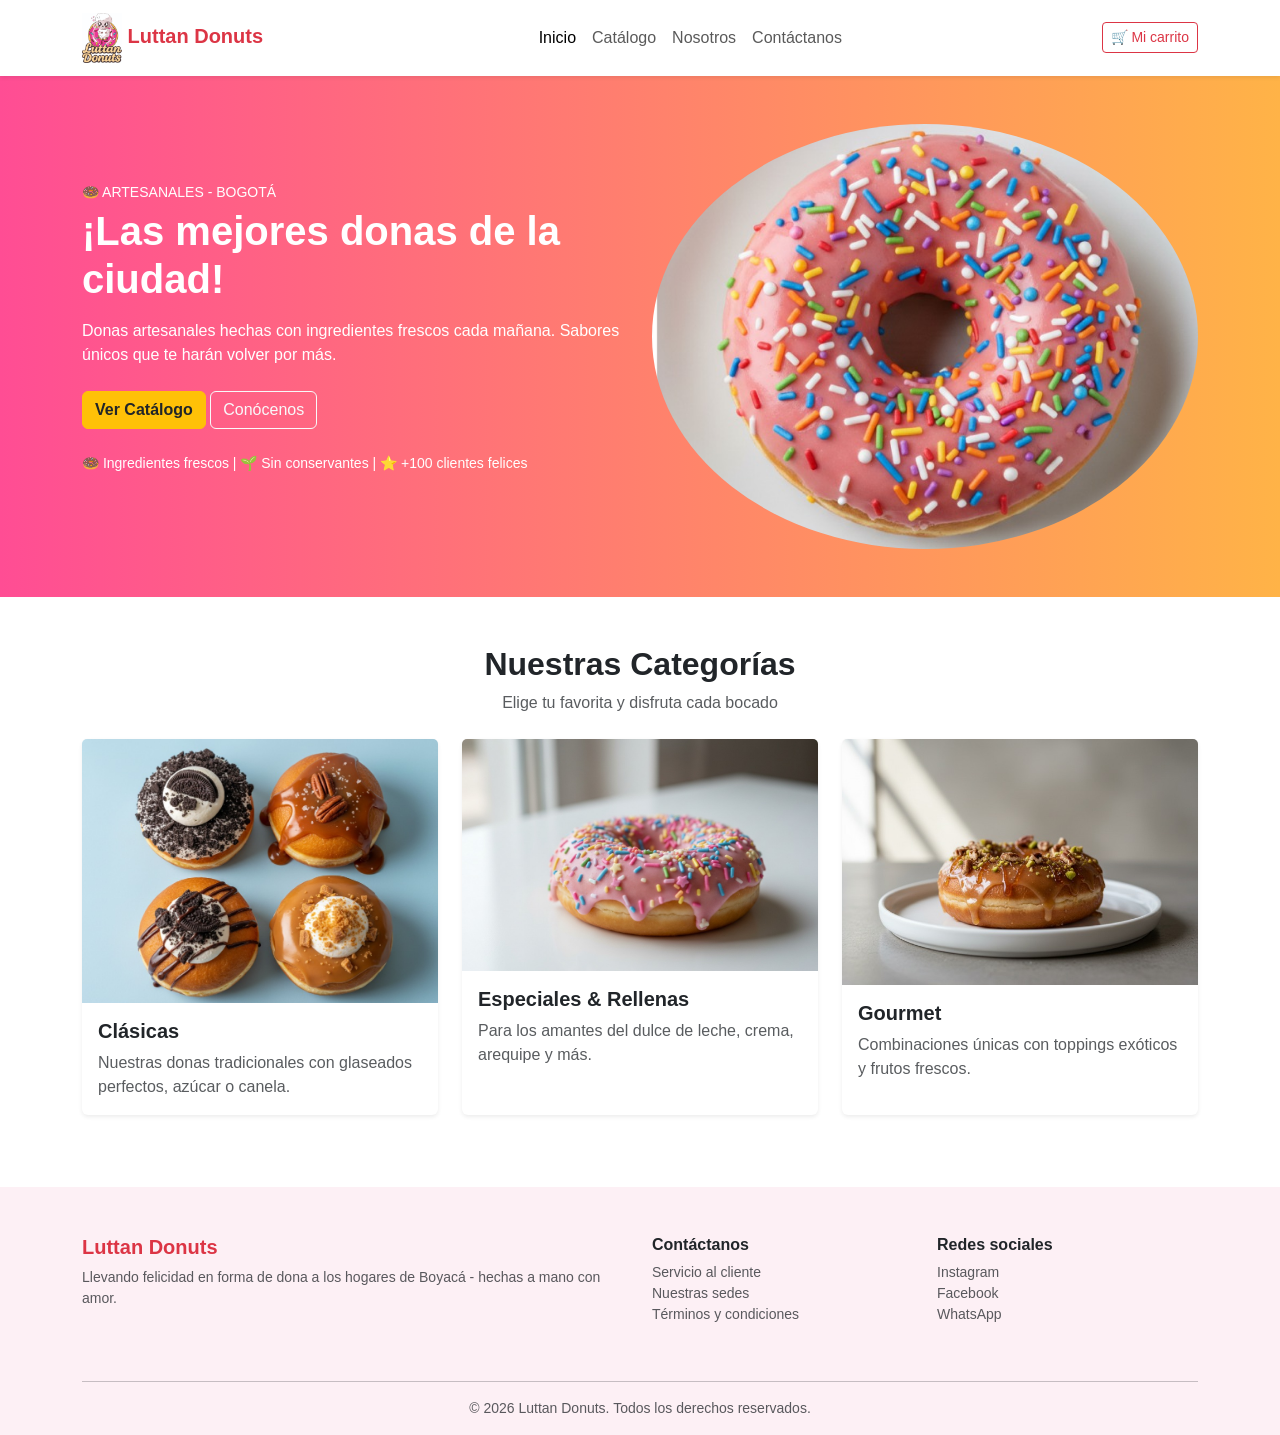
==== maquetaciom/Cliente/Inicio.html @ ce4608b1 "se agrego el html de inicio" ====
<!DOCTYPE html>
<html lang="es">
<head>
    <meta charset="UTF-8">
    <meta name="viewport" content="width=device-width, initial-scale=1.0">
    <title>Luttan Donuts - Inicio</title>
    <link href="https://cdn.jsdelivr.net/npm/bootstrap@5.3.8/dist/css/bootstrap.min.css" rel="stylesheet">
    <link rel="stylesheet" href="CSS/estilo.css">
</head>
<body>

    <!-- MENÚ -->
    <nav class="navbar navbar-expand-lg navbar-light bg-white shadow-sm">
        <div class="container">
            <a class="navbar-brand text-danger fw-bold" href="Inicio.html">
                <img src="img/luttan.jpeg" alt="Logo" width="40"> Luttan Donuts
            </a>
            <button class="navbar-toggler" type="button" data-bs-toggle="collapse" data-bs-target="#menu">
                <span class="navbar-toggler-icon"></span>
            </button>
            <div class="collapse navbar-collapse" id="menu">
                <ul class="navbar-nav mx-auto">
                    <li class="nav-item"><a class="nav-link active" href="Inicio.html">Inicio</a></li>
                    <li class="nav-item"><a class="nav-link" href="Catalogo.html">Catálogo</a></li>
                    <li class="nav-item"><a class="nav-link" href="Nosotros.html">Nosotros</a></li>
                    <li class="nav-item"><a class="nav-link" href="Contactanos.html">Contáctanos</a></li>
                </ul>
                <a href="Carrito.html" class="btn btn-outline-danger btn-sm">🛒 Mi carrito</a>
            </div>
        </div>
    </nav>

    <!-- PORTADA -->
    <section class="fondo-hero text-white p-5">
        <div class="container">
            <div class="row align-items-center">
                <div class="col-md-6">
                    <p class="small mb-1">🍩 ARTESANALES - BOGOTÁ</p>
                    <h1 class="fw-bold mb-3">¡Las mejores donas de la ciudad!</h1>
                    <p class="mb-4">Donas artesanales hechas con ingredientes frescos cada mañana. Sabores únicos que te harán volver por más.</p>
                    <a href="Catalogo.html" class="btn btn-warning fw-bold text-dark">Ver Catálogo</a>
                    <a href="Nosotros.html" class="btn btn-outline-light">Conócenos</a>
                    <p class="mt-4 small">🍩 Ingredientes frescos | 🌱 Sin conservantes | ⭐ +100 clientes felices</p>
                </div>
                <div class="col-md-6 text-center">
                    <img src="img/donaInicioPlato.jpeg" alt="Dona" class="img-fluid rounded-circle">
                </div>
            </div>
        </div>
    </section>

    <!-- CATEGORÍAS -->
    <section class="container mt-5 mb-5">
        <div class="text-center mb-4">
            <h2 class="fw-bold">Nuestras Categorías</h2>
            <p class="text-muted">Elige tu favorita y disfruta cada bocado</p>
        </div>

        <div class="row">
            <div class="col-md-4 mb-4">
                <div class="card h-100 border-0 shadow-sm">
                    <img src="img/UnoImgInicio.jpeg" class="card-img-top" alt="Clásicas">
                    <div class="card-body">
                        <h5 class="card-title fw-bold">Clásicas</h5>
                        <p class="card-text text-muted">Nuestras donas tradicionales con glaseados perfectos, azúcar o canela.</p>
                    </div>
                </div>
            </div>

            <div class="col-md-4 mb-4">
                <div class="card h-100 border-0 shadow-sm">
                    <img src="img/DosImgInicio.jpeg" class="card-img-top" alt="Especiales">
                    <div class="card-body">
                        <h5 class="card-title fw-bold">Especiales & Rellenas</h5>
                        <p class="card-text text-muted">Para los amantes del dulce de leche, crema, arequipe y más.</p>
                    </div>
                </div>
            </div>

            <div class="col-md-4 mb-4">
                <div class="card h-100 border-0 shadow-sm">
                    <img src="img/tresImgInicio.jpeg" class="card-img-top" alt="Gourmet">
                    <div class="card-body">
                        <h5 class="card-title fw-bold">Gourmet</h5>
                        <p class="card-text text-muted">Combinaciones únicas con toppings exóticos y frutos frescos.</p>
                    </div>
                </div>
            </div>
        </div>
    </section>

   
    <footer class="footer pt-5 pb-3">
        <div class="container">
            <div class="row">
                <div class="col-md-6 mb-4">
                    <h5 class="fw-bold text-danger">Luttan Donuts</h5>
                    <p class="small text-muted">Llevando felicidad en forma de dona a los hogares de Boyacá - hechas a mano con amor.</p>
                </div>
                <div class="col-md-3 mb-4">
                    <h6 class="fw-bold">Contáctanos</h6>
                    <ul class="list-unstyled small">
                        <li><a href="#" class="text-muted text-decoration-none">Servicio al cliente</a></li>
                        <li><a href="#" class="text-muted text-decoration-none">Nuestras sedes</a></li>
                        <li><a href="#" class="text-muted text-decoration-none">Términos y condiciones</a></li>
                    </ul>
                </div>
                <div class="col-md-3 mb-4">
                    <h6 class="fw-bold">Redes sociales</h6>
                    <ul class="list-unstyled small">
                        <li><a href="#" class="text-muted text-decoration-none">Instagram</a></li>
                        <li><a href="#" class="text-muted text-decoration-none">Facebook</a></li>
                        <li><a href="#" class="text-muted text-decoration-none">WhatsApp</a></li>
                    </ul>
                </div>
            </div>
            <hr>
            <p class="text-center text-muted small mb-0">© 2026 Luttan Donuts. Todos los derechos reservados.</p>
        </div>
    </footer>

    <script src="https://cdn.jsdelivr.net/npm/bootstrap@5.3.8/dist/js/bootstrap.bundle.min.js"></script>
</body>
</html>
---- maquetaciom/Cliente/CSS/estilo.css ----
/*misma letra para todoooo*/
body {
    font-family: Arial, sans-serif;
    
}/*inicio y catalogo*/
.fondo-hero {
    background: linear-gradient(to right, #ff4d94, #ffb347);
}

/* Círculo blanco donde va la dona */
.circulo-blanco {
    width: 300px;
    height: 300px;
    background-color: white;
    border-radius: 50%;
    display: flex;
    align-items: center;
    justify-content: center;
    padding: 20px;
}


.footer {
    background-color: #fdf0f5;
}


.fondo-titulo {
    background-color: #fdf2f8;

}

/*  NOSOTROS */

/* Encabezado con lo del degradado asi con varios  degradados de colores */
.hero-nosotros {
    background: linear-gradient(to right, #ff4d94, #ffb347);
    color: white;
    text-align: center;
    padding: 50px 20px;
}

.hero-nosotros h1 {
    font-size: 36px;
    font-weight: bold;
    margin-bottom: 10px;
}


.texto-pequeno {
    color: #ff4d94;
    font-weight: bold;
    font-size: 12px;
    letter-spacing: 1px;
    margin-bottom: 5px;
}

.titulo-historia {
    font-weight: bold;
    margin-bottom: 15px;
}

.texto-historia {
    color: #555;
    font-size: 15px;
    margin-bottom: 15px;
}

.imagen-nosotros {
    width: 100%;
    max-width: 350px;
    border-radius: 10px;
}

/*  Misión y Visión */
.caja-mision {
    background-color: #fce4ec;
    padding: 25px;
    border-radius: 10px;
    height: 100%;
}

.caja-vision {
    background-color: #fff3e0;
    padding: 25px;
    border-radius: 10px;
    height: 100%;
}

.icono {
    font-size: 24px;
    margin-bottom: 10px;
}

.titulo-mision {
    color: #d81b60;
    font-weight: bold;
    font-size: 20px;
    margin-bottom: 10px;
}

.titulo-vision {
    color: #f57c00;
    font-weight: bold;
    font-size: 20px;
    margin-bottom: 10px;
}


.footer {
    background-color: #fdf0f5;
}



/*Contactanos */



.linea-rosa {
    width: 60px;
    height: 4px;
    background-color: #ff4d94;
    margin-top: 10px;
    border-radius: 2px;
}


.tarjeta-sede {
    background-color: white;
    border-radius: 10px;
    box-shadow: 0 2px 8px rgba(0, 0, 0, 0.1);
    overflow: hidden;
    height: 100%;
}

.mapa {
    width: 100%;
    height: 180px;
    object-fit: cover;
}

.info-sede {
    padding: 20px;
}

.info-sede h3 {
    color: #d81b60;
    font-size: 20px;
    font-weight: bold;
    margin-bottom: 15px;
}

.info-sede p {
    font-size: 14px;
    color: #555;
    margin-bottom: 8px;
}


.fondo-contacto {
    background-color: #fce4ec;
}

.tarjeta-contacto {
    background-color: white;
    padding: 25px 15px;
    border-radius: 10px;
    box-shadow: 0 2px 5px rgba(0, 0, 0, 0.05);
    height: 100%;
}

.tarjeta-contacto h5 {
    font-size: 16px;
    color: #333;
    margin-bottom: 10px;
}

.numero {
    color: #ff4d94;
    font-weight: bold;
    font-size: 16px;
    margin-bottom: 5px;
}

.sede-texto {
    color: #888;
    font-size: 12px;
    margin-bottom: 0;
}


.botones-redes {
    display: flex;
    justify-content: center;
    gap: 10px;
    flex-wrap: wrap;
}

.btn-red {
    text-decoration: none;
    color: white;
    padding: 8px 20px;
    border-radius: 20px;
    font-size: 14px;
    font-weight: bold;
}

.instagram {
    background-color: #E1306C;
}

.messenger {
    background-color: #A334FA;
}

.facebook {
    background-color: #1877F2;
}

.whatsapp {
    background-color: #25D366;
}



/*Detalle producto*/


/* Contenedor general */
.detalle-container {
    margin-top: 20px;
    margin-bottom: 50px;
}




/* Imagen principal y chiquitas */
.imagen-principal {
    width: 100%;
    max-height: 400px;
    object-fit: cover;
    border-radius: 10px;
}

.miniaturas {
    display: flex;
    gap: 10px;
    margin-top: 10px;
}

.miniaturas img {
    width: 70px;
    height: 70px;
    object-fit: cover;
    border-radius: 8px;
}


.badge-producto {
    padding: 4px 12px;
    border-radius: 20px;
    font-size: 12px;
    font-weight: bold;
}

.badge-rosa {
    background-color: #fce4ec;
    color: #d81b60;
}

.badge-verde {
    background-color: #e8f5e9;
    color: #2e7d32;
}


.titulo-producto {
    font-style: italic;
    font-weight: bold;
    font-size: 32px;
    margin: 10px 0;
}

.rating {
    color: #ffb300;
    font-size: 18px;
}

.rating span {
    color: #888;
    font-size: 14px;
}


.caja-precio {
    background-color: #fce4ec;
    padding: 15px;
    border-radius: 10px;
    display: flex;
    justify-content: space-between;
    margin-top: 15px;
}

.precio {
    color: #d81b60;
    font-weight: bold;
    font-size: 24px;
    margin: 0;
}

.lista-ingredientes {
    list-style: disc;
    padding-left: 20px;
    color: #555;
}


.cantidad {
    display: flex;
    align-items: center;
    gap: 5px;
    margin-bottom: 15px;
}

.btn-cantidad {
    width: 30px;
    height: 30px;
    border: 1px solid #ddd;
    background: white;
    border-radius: 5px;
}

.input-cantidad {
    width: 40px;
    text-align: center;
    border: 1px solid #ddd;
    border-radius: 5px;
    height: 30px;
}

.cantidad small {
    color: #888;
    margin-left: 10px;
}


.btn-carrito,
.btn-comprar {
    width: 100%;
    padding: 12px;
    border: none;
    border-radius: 25px;
    font-weight: bold;
    margin-top: 10px;
}

.btn-carrito {
    background-color: #ff4d94;
    color: white;
}

.btn-comprar {
    background-color: #ffc107;
    color: black;
}


.footer-oscuro {
    background-color: #2c1b2e;
    color: white;
    padding: 40px 0 20px;
}

.footer-col h5,
.footer-col h6 {
    font-weight: bold;
}

.footer-col p,
.footer-links a {
    color: #ccc;
    font-size: 14px;
}

.footer-links {
    list-style: none;
    padding: 0;
}

.footer-links li {
    margin-bottom: 5px;
}

.footer-links a {
    text-decoration: none;
}

.footer-bottom {
    display: flex;
    justify-content: space-between;
    color: #ccc;
    font-size: 13px;
}

.footer-oscuro hr {
    border-color: #555;
}


/*CARRITOOOO*/



.migas {
    font-size: 14px;
    color: #888;
}

.titulo-carrito {
    font-weight: bold;
    font-size: 32px;
    margin-bottom: 5px;
}

.subtitulo-carrito {
    color: #555;
    margin-bottom: 25px;
}

.caja-carrito {
    background-color: white;
    border-radius: 10px;
    padding: 25px;
}


/* Cada producto */
.item-carrito {
    display: flex;
    justify-content: space-between;
    align-items: center;
    padding: 15px 0;
    flex-wrap: wrap;
    gap: 10px;
}



.item-carrito p {

    color: #d81b60;
    font-size: 13px;
    margin: 0;
}

.cantidad-item {
    display: flex;
    align-items: center;
    gap: 8px;
}

.cantidad-item button {
    width: 28px;
    height: 28px;
    border: 1px solid #ddd;
    background: white;
    border-radius: 5px;
}

.precio-item {
    font-weight: bold;
    min-width: 70px;
    text-align: right;
    color: #333;
}

/* Totales */
.totales {
    background-color: #fdf2f8;
    margin-top: 20px;
    padding-top: 15px;
    border-top: 1px solid #eee;
}

.fila {
    display: flex;
    padding: 6px 0;
    color: #555;
    font-size: 15px;
}

.total {
    background-color: #fdf2f8;
    font-weight: bold;
    font-size: 20px;
    color: #d81b60;
}

.seguir {
    display: inline-block;
    margin-top: 20px;
    color: #d81b60;
    font-size: 14px;
}


/*TU PEDIDO*/



.caja-carrito label {
    display: block;
    font-size: 14px;
    font-weight: bold;
    color: #555;
    margin-top: 12px;
    margin-bottom: 4px;
}

.campo {
    width: 100%;
    padding: 8px 12px;
    border-radius: 8px;
    font-size: 14px;
}


.ciudad {
    display: flex;
    gap: 8px;
}

.ciudadd {
    padding: 8px;

    border-radius: 8px;
    font-size: 14px;
    border-color: #ff4d94;
    background-color: #fce4ec;
    color: #d81b60;
}

/* Métodos de pago */
.metodo {
    border: 1px solid #ddd;
    border-radius: 8px;
    padding: 8px 12px;
    margin-bottom: 8px;
}

.metodo small {
    display: block;
    color: #888;
    font-size: 12px;
}

/* Total a pagar */
.total-pagar {
    background-color: #fce4ec;
    padding: 12px;
    border-radius: 8px;
    text-align: center;
}

.total-pagar p {
    color: #d81b60;
    font-size: 20px;
}

/* Boton para confirmar */
.btn-confirmar {
    width: 100%;
    background-color: #d81b60;
    color: white;
    border: none;
    padding: 12px;
    border-radius: 25px;
    margin-top: 15px;
}


.aviso {
    font-size: 12px;
    color: #888;
}

/*INVENTARIO*/


.admin {
    display: flex;
    background-color: #f7f5fa;
    margin: 0;
    min-height: 100vh;
}

/* Menú lateral */
.sidebar {
    width: 200px;
    background-color: #2c1b2e;
    color: white;
    padding: 20px 15px;
}

.sidebar .usuario {
    background-color: #3d2840;
    padding: 8px;
    border-radius: 8px;
    font-size: 13px;
    margin: 15px 0;
}

.sidebar .usuario small {
    color: #bbb;
}

.sidebar nav {
    display: flex;
    flex-direction: column;
    gap: 5px;
}

.sidebar a {
    color: #ddd;
    text-decoration: none;
    padding: 8px 10px;
    border-radius: 6px;
    font-size: 14px;
}

.sidebar a.activo {
    background-color: #ffb347;
    color: #2c1b2e;
    font-weight: bold;
}

.salir {
    display: block;
    margin-top: 30px;
}

/* Contenido */
.admin-contenido {
    flex: 1;
    padding: 25px 35px;
}

.admin-contenido h1 {
    margin: 0;
}

.fecha {
    color: #888;
    font-size: 13px;
    margin-bottom: 20px;
}

.aviso {
    background-color: #fdf2f8;
    color: #d81b60;
    padding: 10px 15px;
    border-radius: 8px;

    margin-bottom: 20px;
}

/* Estadísticas */
.estadisticas {
    display: flex;
    gap: 15px;
    margin-bottom: 20px;

}

.stats div {
    background-color: white;
    padding: 15px;
    border-radius: 10px;
}

.stats b {
    color: #888;
    font-weight: normal;
    font-size: 13px;
}

.stats h3 {
    margin: 5px 0 0;
    font-size: 22px;
}


.caja-tabla {
    background-color: white;
    padding: 20px;
    border-radius: 10px;
}

.buscador {
    width: 100%;
    padding: 8px 15px;
    border: 1px solid #ddd;
    border-radius: 20px;
}

.caja-tabla table {
    width: 100%;
    font-size: 14px;
}

.caja-tabla th {
    background-color: #fdf2f8;
    color: #d81b60;
    text-align: left;
    padding: 10px;
    font-size: 12px;
}

.caja-tabla td {
    padding: 10px;
}


.bajo,
.bien,
.mal {
    padding: 3px 10px;
    border-radius: 12px;
    font-size: 12px;
}

.bajo {
    background-color: #fff3e0;
    color: #f57c00;
}

.bien {
    background-color: #e8f5e9;
    color: #2e7d32;
}

.mal {
    background-color: #fce4ec;
    color: #d81b60;
}

/*VENTASSS*/


.cabecera-ventas {
    display: flex;
    justify-content: space-between;
    align-items: center;
    margin-bottom: 20px;
}

.cabecera-ventas h1 {
    margin: 0;
}

.btn-rosa {
    background-color: #d81b60;
    color: white;
    padding: 8px 18px;
    border-radius: 20px;
    text-decoration: none;
    font-size: 14px;
    font-weight: bold;
}



.fila-busqueda .buscador {
    margin-bottom: 0;
}

.btn-hoy {
    background-color: #fdf2f8;
    border: 1px solid #fce4ec;
    color: #d81b60;
    padding: 8px 15px;
    border-radius: 20px;
    font-size: 14px;
}

/* Botón de cada fila */
.btn-detalle {
    background-color: #fdf2f8;
    color: #d81b60;
    padding: 4px 12px;
    border-radius: 12px;
    text-decoration: none;
    font-size: 12px;
    font-weight: bold;
}


.ruta {
    background-color: #fdf2f8;
    padding: 8px 15px;
    border-radius: 20px;
    font-size: 13px;
    color: #888;

}

.titulo-caja {
    display: flex;
    align-items: center;
    margin-bottom: 10px;
}

.titulo-caja h4 {
    margin: 0;
}

.dos-columnas {
    display: flex;
    gap: 20px;
}

.dos-columnas .caja-tabla {
    flex: 1;

}

.item-lista {
    display: flex;
    padding: 10px 0;
    border-bottom: 1px solid #eee;
    font-size: 14px;
}

.verde {
    color: #2e7d32;
}

/* EMPLEADOOOOO */

.ruta {
    background-color: #fdf2f8;
    background: #fce4ec;
    padding: 8px 15px;
    border-radius: 20px;
    font-size: 13px;
    color: #888;

}

.titulo-caja {
    display: flex;
    margin-bottom: 10px;
}

.titulo-caja h4 {
    margin: 0;
}

.dos-columnas {
    display: flex;
    gap: 20px;

}

.dos-columnas .caja-tabla {
    flex: 1;
    background: #fce4ec;
    min-width: 300px;
}

.item-lista {
    display: flex;
    justify-content: space-between;
    padding: 10px 0;
    border-bottom: 1px solid #fdf2f8;
    font-size: 14px;
}

.verde {
    color: #2e7d32;
}

.stats{
     display: flex;
     gap: 8px;
    
}

/*CAJAAA*/

/* Aviso verde (caja abierta) */
.aviso-verde {
    background: #e8f5e9;
    color: #2e7d32;
    padding: 10px 15px;
    border-radius: 8px;
    font-size: 13px;
}

/*CIEREE CAJAAA*/

.fila-cierre {
    padding: 10px 0;
    border-bottom: 1px solid #eee;
}

.rojo { color: #d81b60; }

.caja-verde {
    background: #e8f5e9;
    color: #2e7d32;
    padding: 15px;
    border-radius: 8px;
}

/* INICIOOO DE SESIÓNNN */

.login-body {
    display: flex;
    justify-content: center;
    align-items: center;
    min-height: 100vh;
    background: #fce4ec;
}

.login-tarjeta {
    background: white;
    max-width: 380px;
    width: 100%;
    padding: 30px;
    border-radius: 16px;
    text-align: center;
}

.login-tarjeta .logo {
    width: 80px;
    border-radius: 10px;
}

.login-tarjeta h1 {
    font-size: 24px;
    margin: 10px 0 6px;
}

.login-tarjeta h2 {
    font-size: 18px;
    margin-top: 20px;
}

.login-tarjeta form {
    text-align: left;
    margin-top: 16px;
}

.login-tarjeta label {
    font-size: 13px;
    margin-top: 12px;
}

.etiqueta {
    background: #fce4ec;
    color: #e91e63;
    padding: 4px 12px;
    border-radius: 20px;
    font-size: 12px;
}

.subtitulo {
    color: #888;
    font-size: 13px;
    margin-top: 8px;
}

.ayuda {
    font-size: 12px;
    color: #999;
    text-align: center;
    margin: 10px 0;
}

.boton-principal {
    width: 100%;
    padding: 12px;
    border-radius: 8px;
    background: #e91e63;
    color: white;
    font-size: 15px;
    margin-top: 6px;
}

.enlace-olvido {
    display: inline-block;
    color: #e91e63;
    font-size: 13px;
    margin-top: 16px;
}

.divisor {
    font-size: 12px;
    color: #999;
    padding-top: 14px;
    margin-top: 18px;
}

.roles {
    display: flex;
    gap: 10px;
    margin-top: 10px;
}

.boton-admin,
.boton-empleado {
    padding: 8px 16px;
    border: none;
    border-radius: 20px;
    font-size: 13px;
}

.boton-admin {
    background: #e91e63;
    color: white;
}

.boton-empleado {
    background: #fce4ec;
    color: #e91e63;
}

.ayuda-flotante {
    position: fixed;
    bottom: 20px;
    right: 20px;
    width: 40px;
    height: 40px;
    border-radius: 50%;
    border: none;
    background: #333;
    color: white;
    font-size: 18px;
    font-weight: bold;
}
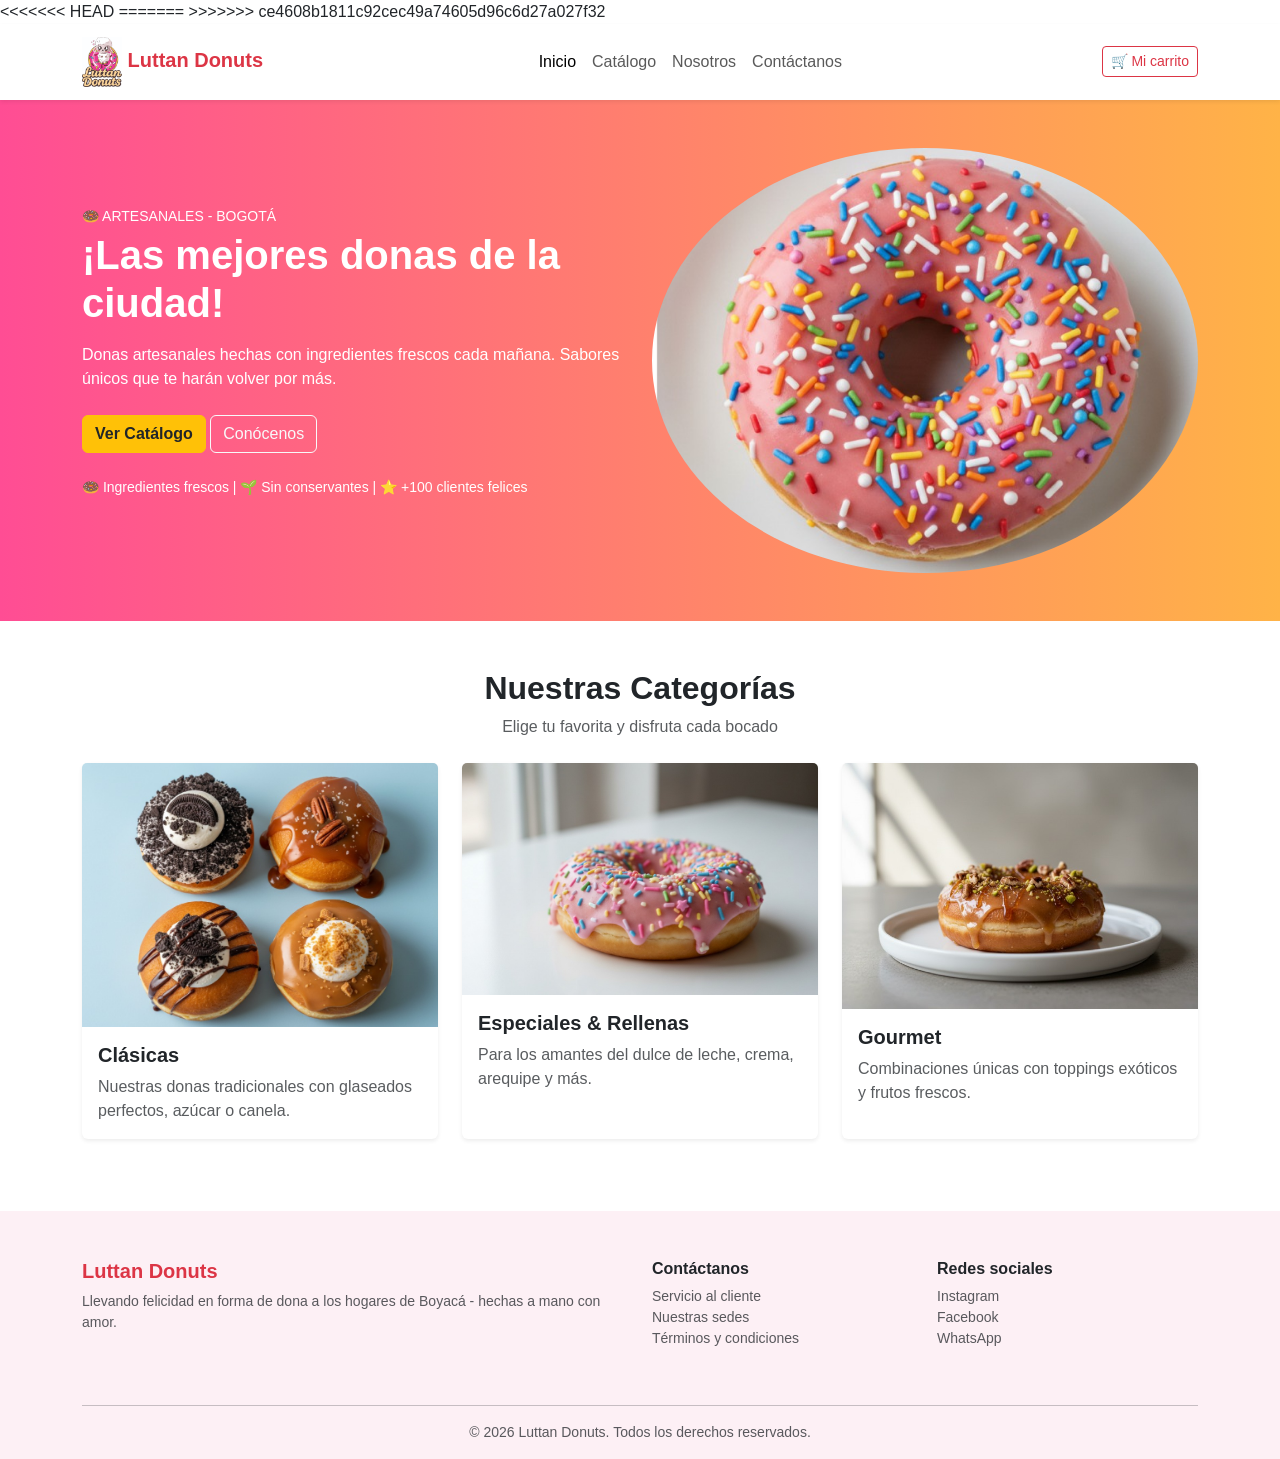
==== commit 785f9a6c: "Resolver conflictos de maquetacion" ====
--- a/maquetaciom/Cliente/Inicio.html
+++ b/maquetaciom/Cliente/Inicio.html
@@ -3,7 +3,14 @@
 <head>
     <meta charset="UTF-8">
     <meta name="viewport" content="width=device-width, initial-scale=1.0">
+<<<<<<< HEAD
+    <title>Luttan Donuts - Inicio
+
+        
+    </title>
+=======
     <title>Luttan Donuts - Inicio</title>
+>>>>>>> ce4608b1811c92cec49a74605d96c6d27a027f32
     <link href="https://cdn.jsdelivr.net/npm/bootstrap@5.3.8/dist/css/bootstrap.min.css" rel="stylesheet">
     <link rel="stylesheet" href="CSS/estilo.css">
 </head>
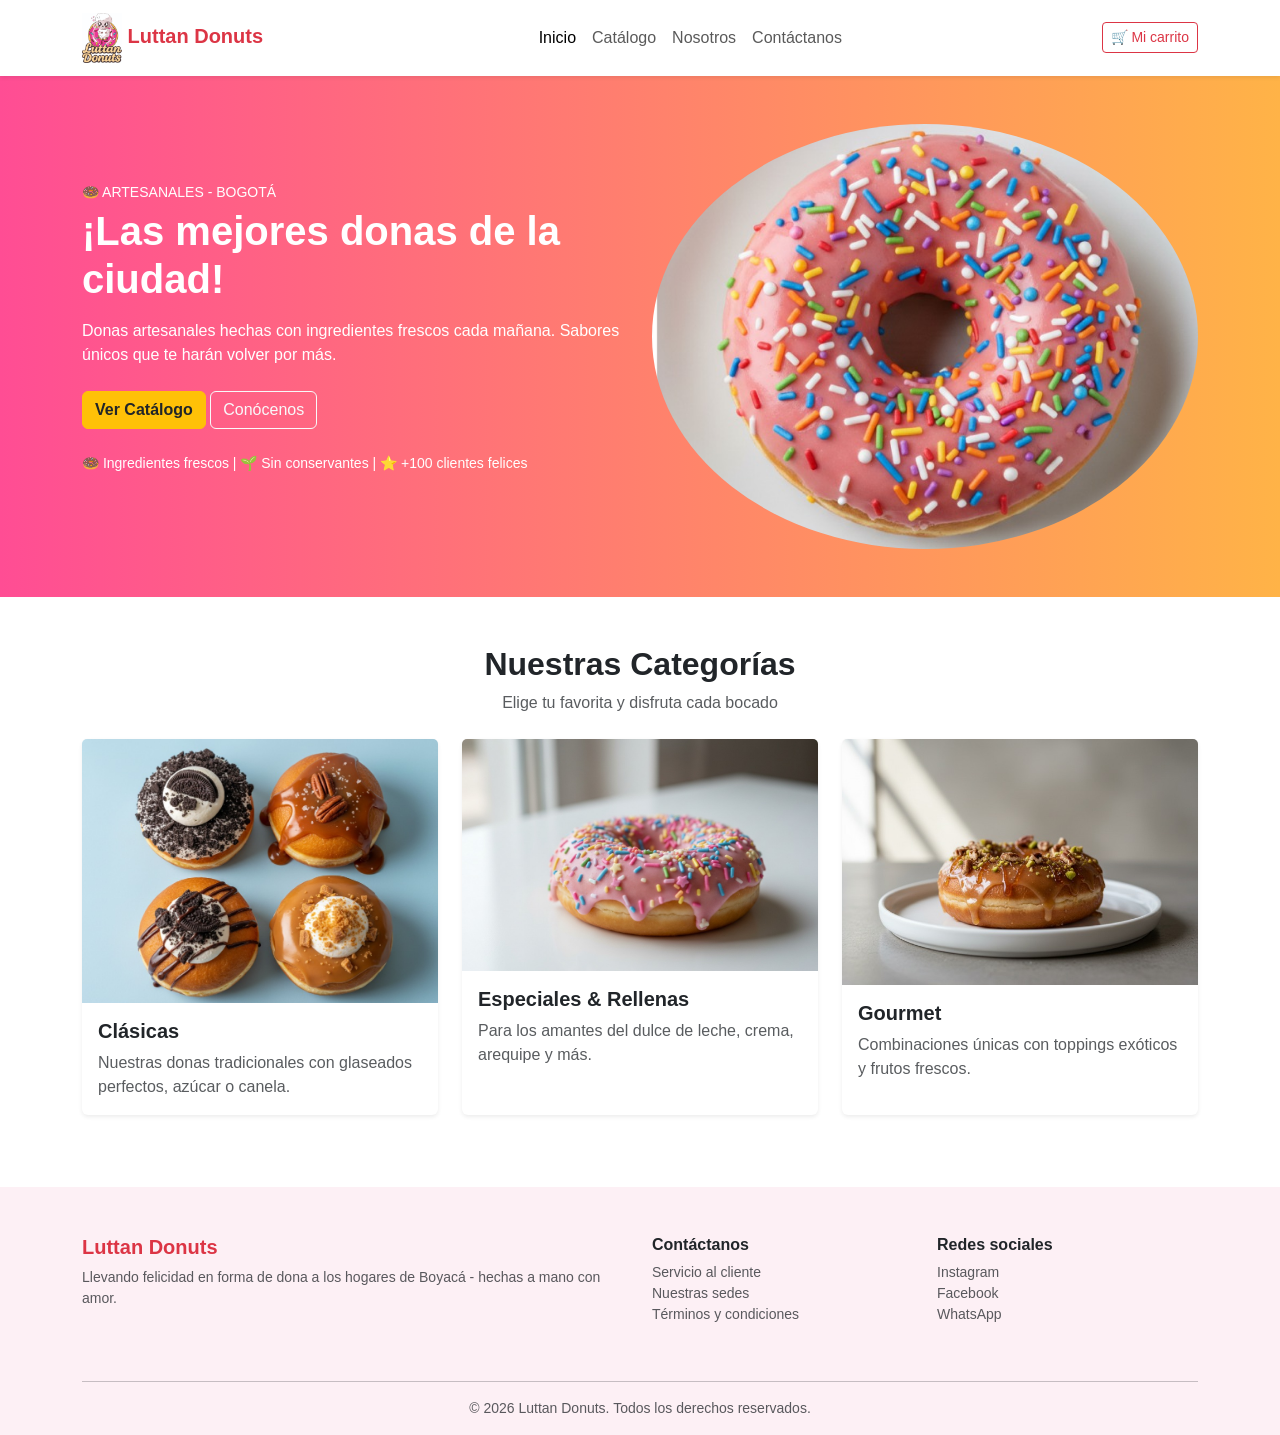
==== commit 18c78762: "Nueva version" ====
--- a/maquetaciom/Cliente/Inicio.html
+++ b/maquetaciom/Cliente/Inicio.html
@@ -3,14 +3,12 @@
 <head>
     <meta charset="UTF-8">
     <meta name="viewport" content="width=device-width, initial-scale=1.0">
-<<<<<<< HEAD
+
     <title>Luttan Donuts - Inicio
 
         
     </title>
-=======
-    <title>Luttan Donuts - Inicio</title>
->>>>>>> ce4608b1811c92cec49a74605d96c6d27a027f32
+
     <link href="https://cdn.jsdelivr.net/npm/bootstrap@5.3.8/dist/css/bootstrap.min.css" rel="stylesheet">
     <link rel="stylesheet" href="CSS/estilo.css">
 </head>
